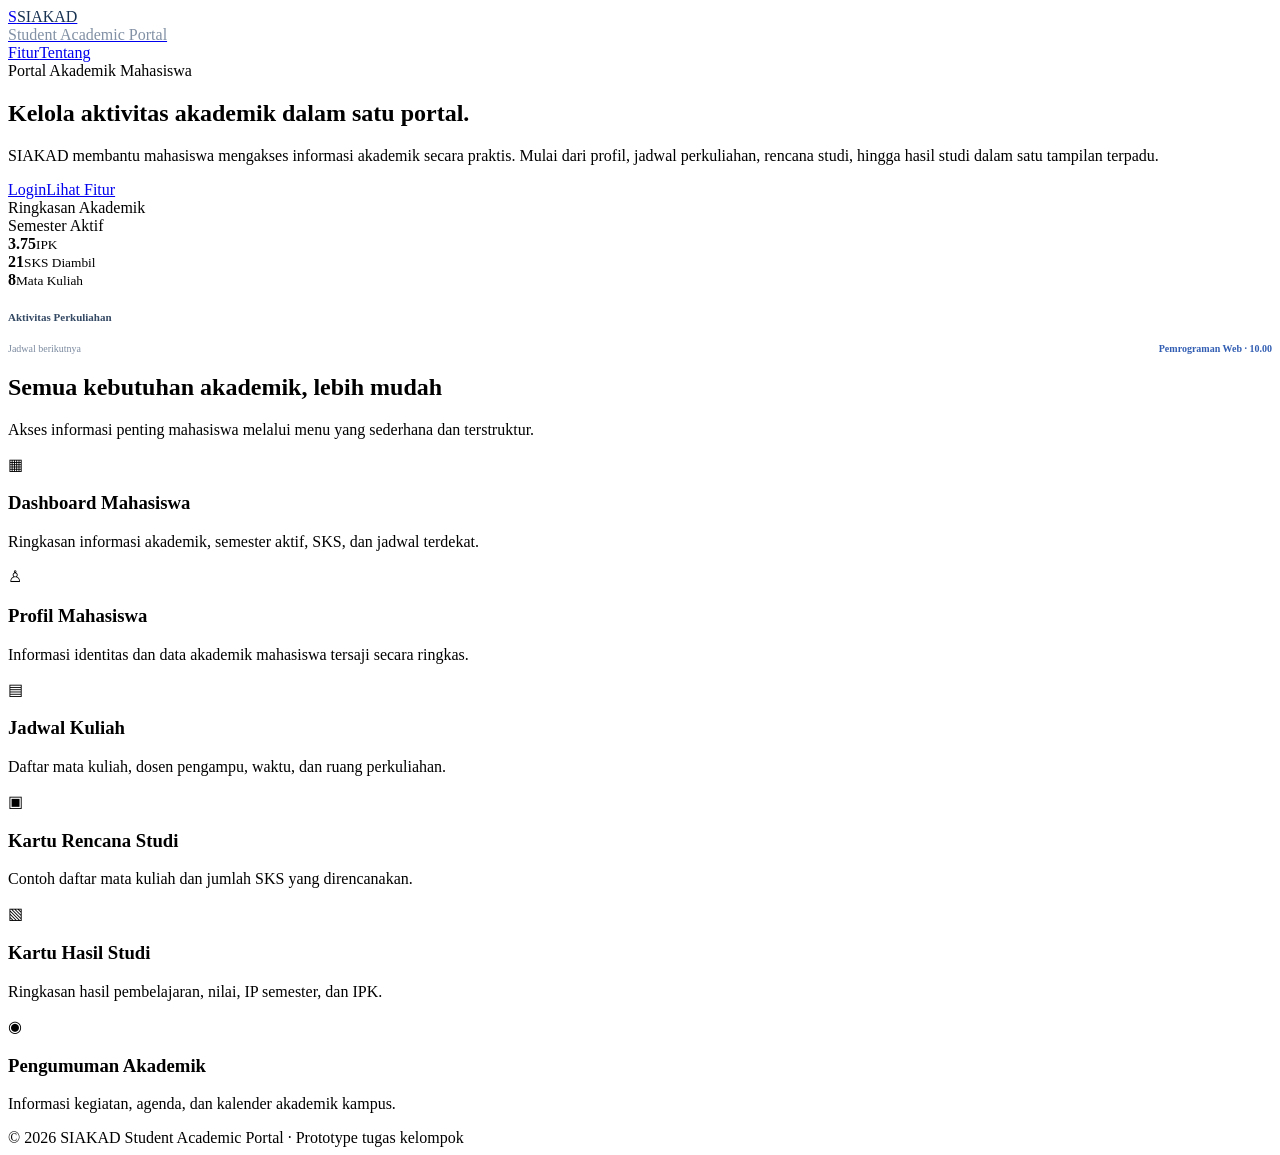
==== index.html @ 4d7c9a1f "Add files via upload" ====
<!DOCTYPE html>
<html lang="id"><head><meta charset="UTF-8"><meta name="viewport" content="width=device-width, initial-scale=1.0"><title>SIAKAD | Student Academic Portal</title><link rel="stylesheet" href="css/style.css"></head>
<body class="landing">
<nav class="landing-nav"><a class="brand" href="index.html" style="border:0;padding:0"><span class="brand-mark">S</span><span><span class="brand-name" style="color:#183252">SIAKAD</span><br><span class="brand-sub" style="color:#8291a5">Student Academic Portal</span></span></a>
<div class="landing-links"><a href="#fitur">Fitur</a><a href="#tentang">Tentang</a></div></nav>
<section class="landing-hero" id="tentang"><div><span class="hero-kicker">Portal Akademik Mahasiswa</span><h1 class="hero-title">Kelola aktivitas akademik dalam <span>satu portal.</span></h1><p class="hero-copy">SIAKAD membantu mahasiswa mengakses informasi akademik secara praktis. Mulai dari profil, jadwal perkuliahan, rencana studi, hingga hasil studi dalam satu tampilan terpadu.</p><div class="hero-actions"><a class="btn-in" href="Login.html">Login</a><a class="btn-in btn-outline" href="#fitur">Lihat Fitur</a></div></div>
<div class="hero-panel"><div class="mock-window"><div class="mock-top"><div class="mock-title">Ringkasan Akademik</div><span class="badge green">Semester Aktif</span></div><div class="mock-stat-row"><div class="mock-stat"><b>3.75</b><small>IPK</small></div><div class="mock-stat"><b>21</b><small>SKS Diambil</small></div><div class="mock-stat"><b>8</b><small>Mata Kuliah</small></div></div><div style="font-size:11px;font-weight:750;color:#344964;margin-top:22px">Aktivitas Perkuliahan</div><div class="mock-lines"><div class="mock-line"></div><div class="mock-line"></div><div class="mock-line"></div></div><div style="display:flex;justify-content:space-between;margin-top:20px;font-size:10px;color:#7c8ba0"><span>Jadwal berikutnya</span><b style="color:#315db2">Pemrograman Web · 10.00</b></div></div></div></section>
<section class="features" id="fitur"><div class="section-inner"><h2 class="section-title">Semua kebutuhan akademik, lebih mudah</h2><p class="section-copy">Akses informasi penting mahasiswa melalui menu yang sederhana dan terstruktur.</p><div class="feature-grid">
<div class="feature"><div class="feature-icon">▦</div><h3>Dashboard Mahasiswa</h3><p>Ringkasan informasi akademik, semester aktif, SKS, dan jadwal terdekat.</p></div>
<div class="feature"><div class="feature-icon">♙</div><h3>Profil Mahasiswa</h3><p>Informasi identitas dan data akademik mahasiswa tersaji secara ringkas.</p></div>
<div class="feature"><div class="feature-icon">▤</div><h3>Jadwal Kuliah</h3><p>Daftar mata kuliah, dosen pengampu, waktu, dan ruang perkuliahan.</p></div>
<div class="feature"><div class="feature-icon">▣</div><h3>Kartu Rencana Studi</h3><p>Contoh daftar mata kuliah dan jumlah SKS yang direncanakan.</p></div>
<div class="feature"><div class="feature-icon">▧</div><h3>Kartu Hasil Studi</h3><p>Ringkasan hasil pembelajaran, nilai, IP semester, dan IPK.</p></div>
<div class="feature"><div class="feature-icon">◉</div><h3>Pengumuman Akademik</h3><p>Informasi kegiatan, agenda, dan kalender akademik kampus.</p></div>
</div></div></section>
<div class="footer">© 2026 SIAKAD Student Academic Portal · Prototype tugas kelompok</div>
</body></html>
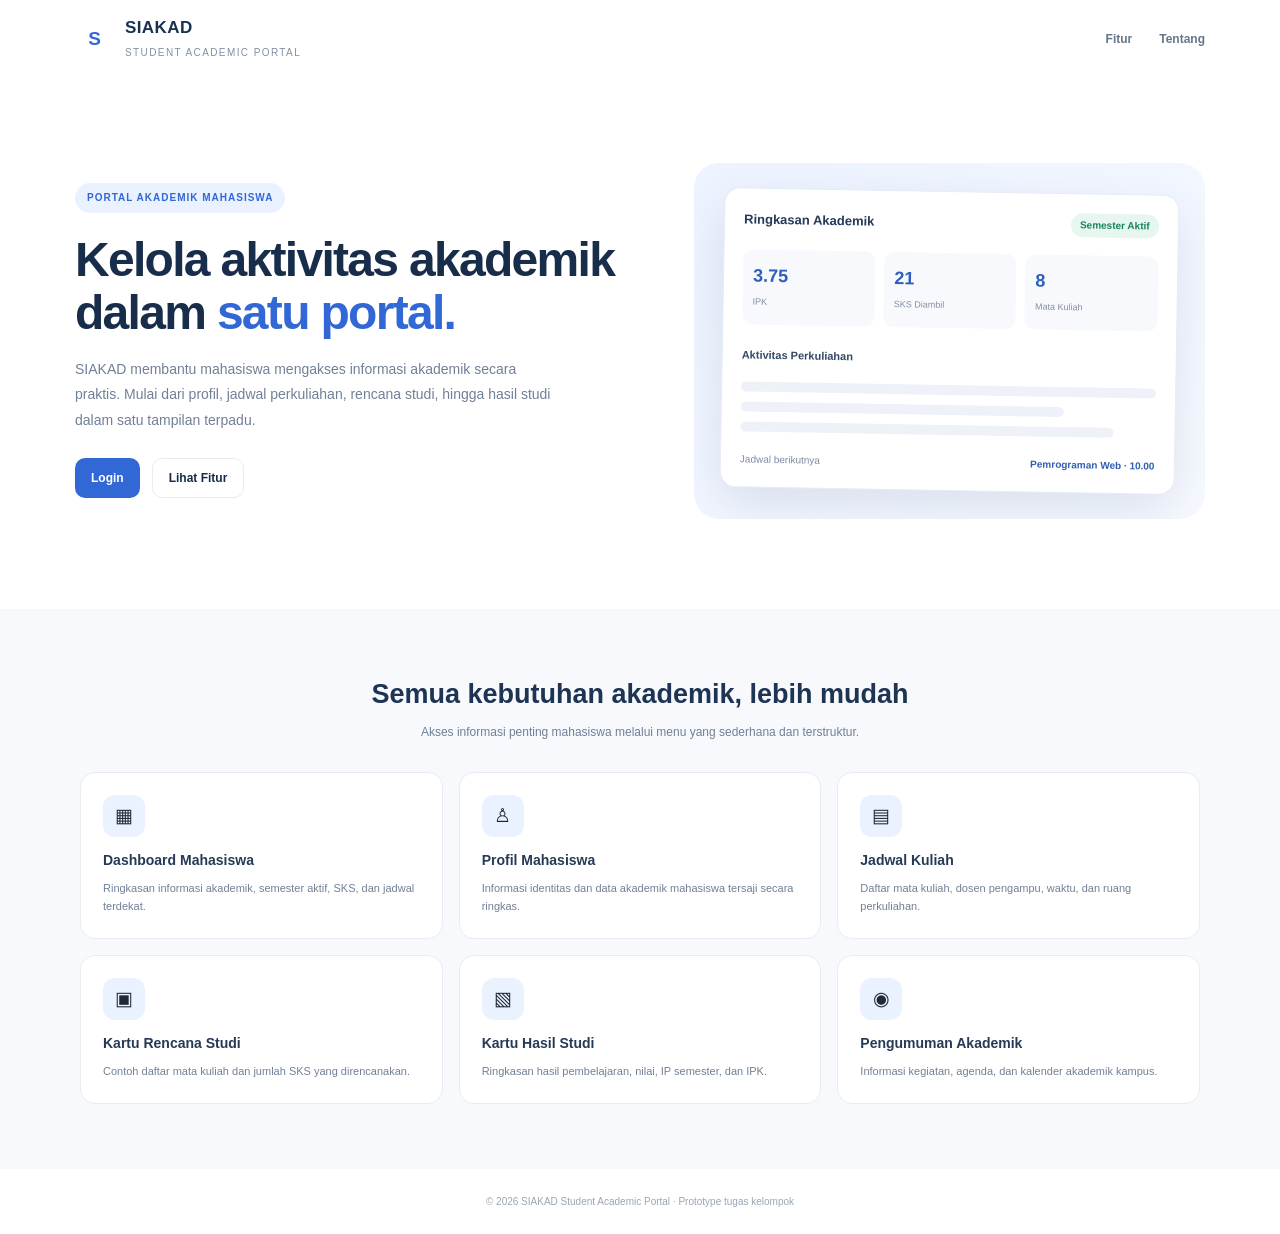
==== commit 7ff8af46: "index.html" ====
--- a/index.html
+++ b/index.html
@@ -3,7 +3,7 @@
 <body class="landing">
 <nav class="landing-nav"><a class="brand" href="index.html" style="border:0;padding:0"><span class="brand-mark">S</span><span><span class="brand-name" style="color:#183252">SIAKAD</span><br><span class="brand-sub" style="color:#8291a5">Student Academic Portal</span></span></a>
 <div class="landing-links"><a href="#fitur">Fitur</a><a href="#tentang">Tentang</a></div></nav>
-<section class="landing-hero" id="tentang"><div><span class="hero-kicker">Portal Akademik Mahasiswa</span><h1 class="hero-title">Kelola aktivitas akademik dalam <span>satu portal.</span></h1><p class="hero-copy">SIAKAD membantu mahasiswa mengakses informasi akademik secara praktis. Mulai dari profil, jadwal perkuliahan, rencana studi, hingga hasil studi dalam satu tampilan terpadu.</p><div class="hero-actions"><a class="btn-in" href="Login.html">Login</a><a class="btn-in btn-outline" href="#fitur">Lihat Fitur</a></div></div>
+<section class="landing-hero" id="tentang"><div><span class="hero-kicker">Portal Akademik Mahasiswa</span><h1 class="hero-title">Kelola aktivitas akademik dalam <span>satu portal.</span></h1><p class="hero-copy">SIAKAD membantu mahasiswa mengakses informasi akademik secara praktis. Mulai dari profil, jadwal perkuliahan, rencana studi, hingga hasil studi dalam satu tampilan terpadu.</p><div class="hero-actions"><a class="btn-in" href="login.html">Login</a><a class="btn-in btn-outline" href="#fitur">Lihat Fitur</a></div></div>
 <div class="hero-panel"><div class="mock-window"><div class="mock-top"><div class="mock-title">Ringkasan Akademik</div><span class="badge green">Semester Aktif</span></div><div class="mock-stat-row"><div class="mock-stat"><b>3.75</b><small>IPK</small></div><div class="mock-stat"><b>21</b><small>SKS Diambil</small></div><div class="mock-stat"><b>8</b><small>Mata Kuliah</small></div></div><div style="font-size:11px;font-weight:750;color:#344964;margin-top:22px">Aktivitas Perkuliahan</div><div class="mock-lines"><div class="mock-line"></div><div class="mock-line"></div><div class="mock-line"></div></div><div style="display:flex;justify-content:space-between;margin-top:20px;font-size:10px;color:#7c8ba0"><span>Jadwal berikutnya</span><b style="color:#315db2">Pemrograman Web · 10.00</b></div></div></div></section>
 <section class="features" id="fitur"><div class="section-inner"><h2 class="section-title">Semua kebutuhan akademik, lebih mudah</h2><p class="section-copy">Akses informasi penting mahasiswa melalui menu yang sederhana dan terstruktur.</p><div class="feature-grid">
 <div class="feature"><div class="feature-icon">▦</div><h3>Dashboard Mahasiswa</h3><p>Ringkasan informasi akademik, semester aktif, SKS, dan jadwal terdekat.</p></div>
@@ -14,4 +14,4 @@
 <div class="feature"><div class="feature-icon">◉</div><h3>Pengumuman Akademik</h3><p>Informasi kegiatan, agenda, dan kalender akademik kampus.</p></div>
 </div></div></section>
 <div class="footer">© 2026 SIAKAD Student Academic Portal · Prototype tugas kelompok</div>
-</body></html>+</body></html>
--- a/css/style.css
+++ b/css/style.css
@@ -0,0 +1,127 @@
+:root{
+  --navy:#142b4a; --navy-2:#1d3d64; --blue:#3268d5; --blue-soft:#eaf1ff;
+  --ink:#1f2937; --muted:#718096; --line:#e7ecf3; --bg:#f5f7fb; --white:#fff;
+  --green:#16845b; --green-soft:#e7f7ef; --amber:#a96b08; --amber-soft:#fff5df;
+  --red:#c34444; --shadow:0 10px 30px rgba(22,43,74,.06); --radius:16px;
+}
+*{box-sizing:border-box}
+html{scroll-behavior:smooth}
+body{margin:0;background:var(--bg);color:var(--ink);font-family:Inter,Segoe UI,Arial,sans-serif;font-size:14px;line-height:1.55}
+a{color:inherit;text-decoration:none}
+button,input,select{font:inherit}
+.app{min-height:100vh;display:flex}
+.sidebar{width:250px;background:var(--navy);color:#d9e5f5;position:fixed;inset:0 auto 0 0;padding:26px 18px;display:flex;flex-direction:column;z-index:5}
+.brand{display:flex;align-items:center;gap:11px;padding:0 10px 28px;border-bottom:1px solid rgba(255,255,255,.12)}
+.brand-mark{width:39px;height:39px;border-radius:12px;background:#fff;color:var(--blue);display:grid;place-items:center;font-weight:800;font-size:19px}
+.brand-name{font-size:17px;font-weight:800;letter-spacing:.4px;color:#fff}
+.brand-sub{font-size:10px;color:#a9bdd8;letter-spacing:1.4px;text-transform:uppercase}
+.nav-label{font-size:10px;text-transform:uppercase;letter-spacing:1.5px;color:#8fa8c8;padding:25px 12px 10px;font-weight:700}
+.nav{display:grid;gap:5px}
+.nav a{display:flex;align-items:center;gap:13px;padding:11px 13px;border-radius:10px;color:#c8d6e9;font-weight:550;transition:.2s}
+.nav a:hover,.nav a.active{background:rgba(255,255,255,.13);color:#fff}
+.nav-icon{width:20px;text-align:center;font-size:16px}
+.sidebar-bottom{margin-top:auto;border-top:1px solid rgba(255,255,255,.12);padding:18px 10px 0;color:#9fb3ce;font-size:11px}
+.main{margin-left:250px;width:calc(100% - 250px);min-height:100vh}
+.topbar{height:76px;background:#fff;border-bottom:1px solid var(--line);display:flex;align-items:center;justify-content:space-between;padding:0 38px;position:sticky;top:0;z-index:4}
+.breadcrumb{color:var(--muted);font-size:13px}.breadcrumb strong{color:var(--ink);font-weight:650}
+.top-actions{display:flex;align-items:center;gap:18px}
+.top-icon{width:36px;height:36px;border:1px solid var(--line);border-radius:11px;display:grid;place-items:center;color:#53647a;background:#fff}
+.user{display:flex;align-items:center;gap:10px}
+.avatar{width:38px;height:38px;border-radius:50%;background:#dce8ff;color:#2856aa;display:grid;place-items:center;font-weight:800}
+.user-name{font-size:12px;font-weight:700}.user-role{font-size:11px;color:var(--muted)}
+.content{max-width:1440px;margin:auto;padding:32px 38px 48px}
+.page-heading{display:flex;justify-content:space-between;align-items:flex-start;gap:20px;margin-bottom:25px}
+.eyebrow{color:var(--blue);font-size:11px;font-weight:800;letter-spacing:1.5px;text-transform:uppercase;margin-bottom:6px}
+h1{font-size:27px;line-height:1.2;margin:0 0 7px;color:#182b45;letter-spacing:-.5px}
+.page-desc{margin:0;color:var(--muted);font-size:13px}
+.btn-in{display:inline-flex;align-items:center;justify-content:center;gap:8px;border:0;border-radius:10px;padding:10px 16px;background:var(--blue);color:#fff;font-weight:650;font-size:12px;cursor:pointer}
+.btn-outline{background:#fff;color:var(--navy);border:1px solid var(--line)}
+.btn-out{display:inline-flex;align-items:center;justify-content:center;gap:8px;border:0;border-radius:10px;padding:10px 16px;background:var(--red);color:#fff;font-weight:650;font-size:12px;cursor:pointer}
+.grid{display:grid;gap:18px}.stats{grid-template-columns:repeat(4,minmax(0,1fr));margin-bottom:20px}
+.card{background:#fff;border:1px solid var(--line);border-radius:var(--radius);padding:21px;box-shadow:var(--shadow)}
+.stat{display:flex;justify-content:space-between;align-items:flex-start}
+.stat-label{font-size:12px;color:var(--muted);font-weight:600}.stat-value{font-size:27px;font-weight:800;color:#1c2e48;margin:8px 0 3px}.stat-note{font-size:11px;color:var(--muted)}
+.stat-icon{width:42px;height:42px;border-radius:13px;background:var(--blue-soft);display:grid;place-items:center;font-size:19px}
+.two-col{grid-template-columns:minmax(0,1.55fr) minmax(280px,1fr)}
+.three-col{grid-template-columns:repeat(3,minmax(0,1fr))}
+.card-head{display:flex;justify-content:space-between;align-items:center;gap:12px;margin-bottom:17px}
+.card-title{font-size:15px;font-weight:750;color:#20334e;margin:0}
+.card-link{font-size:11px;color:var(--blue);font-weight:700}
+.table-wrap{overflow-x:auto}
+table{width:100%;border-collapse:collapse;white-space:nowrap}
+th{text-align:left;color:#8491a4;font-size:10px;text-transform:uppercase;letter-spacing:.8px;font-weight:750;padding:11px 12px;background:#f8faff;border-bottom:1px solid var(--line)}
+td{padding:13px 12px;border-bottom:1px solid #eef1f6;font-size:12px;color:#425168}
+tr:last-child td{border-bottom:0}
+td strong{color:#253650}
+.badge{display:inline-block;border-radius:20px;padding:4px 9px;font-size:10px;font-weight:750;background:#eef2f7;color:#64748b}
+.badge.blue{background:var(--blue-soft);color:#315db2}.badge.green{background:var(--green-soft);color:var(--green)}
+.badge.amber{background:var(--amber-soft);color:var(--amber)}.badge.red{background:#ffeded;color:var(--red)}
+.schedule-list{display:grid;gap:12px}
+.schedule-item{display:grid;grid-template-columns:58px 4px 1fr auto;gap:12px;align-items:center}
+.schedule-time{font-size:11px;color:#65758b;font-weight:700}
+.schedule-bar{height:43px;border-radius:8px;background:var(--blue)}
+.schedule-info strong{display:block;font-size:12px;color:#2b3d56}.schedule-info span{font-size:10px;color:var(--muted)}
+.schedule-room{font-size:10px;color:#718096;background:#f5f7fb;padding:6px 8px;border-radius:7px}
+.profile-cover{height:120px;background:linear-gradient(110deg,#18365c,#3c73d8);border-radius:15px 15px 0 0}
+.profile-main{padding:0 25px 25px}
+.profile-avatar{width:82px;height:82px;border:5px solid white;border-radius:50%;background:#dce8ff;color:#2d5bb0;display:grid;place-items:center;font-size:25px;font-weight:800;margin-top:-42px;position:relative}
+.profile-name{font-size:20px;font-weight:800;margin:8px 0 2px}.profile-meta{font-size:12px;color:var(--muted)}
+.info-grid{display:grid;grid-template-columns:repeat(2,minmax(0,1fr));gap:18px;margin-top:23px}
+.info-item label{display:block;font-size:10px;color:#8793a5;text-transform:uppercase;letter-spacing:.8px;margin-bottom:5px}
+.info-item strong{font-size:13px;color:#2b3d56}
+.form-grid{display:grid;grid-template-columns:repeat(2,minmax(0,1fr));gap:16px}
+.field label{display:block;font-size:11px;font-weight:700;color:#53647a;margin-bottom:7px}
+.field input,.field select{width:100%;border:1px solid var(--line);border-radius:9px;padding:11px 12px;background:#fbfcfe;color:#43536a;outline:none}
+.notice{padding:14px 16px;border-radius:11px;background:#f0f5ff;border:1px solid #dce8ff;color:#49638d;font-size:12px;margin-bottom:18px}
+.announcement{display:flex;gap:15px;padding:17px 0;border-bottom:1px solid var(--line)}
+.announcement:last-child{border:0;padding-bottom:0}
+.announcement-icon{width:42px;height:42px;flex:0 0 42px;border-radius:12px;background:var(--blue-soft);display:grid;place-items:center;font-size:18px}
+.announcement h3{font-size:13px;margin:0 0 5px;color:#263a56}.announcement p{font-size:11px;color:var(--muted);margin:0 0 7px}
+.calendar{display:grid;grid-template-columns:repeat(7,1fr);gap:6px;text-align:center}
+.calendar div{padding:9px 2px;border-radius:8px;font-size:11px;color:#53647a}
+.calendar .day{font-weight:800;color:#8793a5;font-size:9px;text-transform:uppercase}
+.calendar .event{background:var(--blue-soft);color:#2859b7;font-weight:800}
+.calendar .today{background:var(--blue);color:white;font-weight:800}
+.grade-summary{display:flex;align-items:center;gap:18px;padding:18px;background:#f7f9fd;border-radius:13px}
+.gpa{font-size:35px;font-weight:850;color:var(--blue);line-height:1}
+.gpa-label{font-size:11px;color:var(--muted)}
+.progress{height:7px;background:#edf1f7;border-radius:20px;overflow:hidden;margin-top:8px}
+.progress span{display:block;height:100%;background:var(--blue);border-radius:20px}
+.footer{text-align:center;color:#9aa5b5;font-size:10px;padding:25px 10px}
+.landing{background:#fff;min-height:100vh}
+.landing-nav{height:78px;display:flex;align-items:center;justify-content:space-between;max-width:1180px;margin:auto;padding:0 25px}
+.landing-links{display:flex;gap:27px;color:#65758b;font-size:12px;font-weight:650}
+.landing-hero{max-width:1180px;margin:auto;padding:85px 25px 90px;display:grid;grid-template-columns:1.05fr .95fr;gap:55px;align-items:center}
+.hero-kicker{display:inline-block;padding:7px 12px;border-radius:20px;background:var(--blue-soft);color:var(--blue);font-size:10px;font-weight:800;letter-spacing:1px;text-transform:uppercase}
+.hero-title{font-size:48px;line-height:1.12;letter-spacing:-1.7px;color:#172d4a;margin:20px 0 17px}
+.hero-title span{color:var(--blue)}
+.hero-copy{font-size:14px;line-height:1.8;color:#718096;max-width:490px;margin-bottom:25px}
+.hero-actions{display:flex;gap:12px;flex-wrap:wrap}
+.hero-panel{background:linear-gradient(145deg,#edf3ff,#f8faff);border-radius:25px;padding:28px;min-height:350px;position:relative;overflow:hidden}
+.mock-window{background:#fff;border:1px solid #e6ecf5;border-radius:16px;box-shadow:0 18px 50px rgba(25,54,100,.12);padding:19px;transform:rotate(1deg)}
+.mock-top{display:flex;justify-content:space-between;align-items:center;margin-bottom:18px}
+.mock-title{font-weight:800;color:#253a59;font-size:13px}
+.mock-stat-row{display:grid;grid-template-columns:repeat(3,1fr);gap:9px}
+.mock-stat{padding:13px 10px;background:#f7f9fd;border-radius:10px}
+.mock-stat b{display:block;color:#2d5fbd;font-size:18px}.mock-stat small{font-size:9px;color:#8290a4}
+.mock-lines{display:grid;gap:10px;margin-top:18px}
+.mock-line{height:10px;background:#eef2f8;border-radius:10px}.mock-line:nth-child(2){width:78%}.mock-line:nth-child(3){width:90%}
+.features{background:#f7f9fd;padding:65px 25px}
+.section-inner{max-width:1120px;margin:auto}
+.section-title{text-align:center;font-size:27px;color:#1d3452;margin:0 0 8px}
+.section-copy{text-align:center;color:var(--muted);font-size:12px;margin:0 0 30px}
+.feature-grid{display:grid;grid-template-columns:repeat(3,1fr);gap:16px}
+.feature{background:#fff;border:1px solid var(--line);border-radius:15px;padding:22px}
+.feature-icon{width:42px;height:42px;background:var(--blue-soft);border-radius:12px;display:grid;place-items:center;font-size:19px;margin-bottom:13px}
+.feature h3{font-size:14px;color:#263a56;margin:0 0 7px}.feature p{font-size:11px;color:var(--muted);line-height:1.7;margin:0}
+.login-shell{min-height:100vh;display:grid;grid-template-columns:1fr 1fr;background:#fff}
+.login-aside{background:linear-gradient(145deg,#142b4a,#3268d5);padding:55px;display:flex;flex-direction:column;justify-content:space-between;color:white}
+.login-aside h1{color:white;font-size:38px;max-width:460px;margin-top:70px}
+.login-aside p{color:#d4e1f4;max-width:430px;font-size:13px;line-height:1.8}
+.login-box{max-width:390px;width:calc(100% - 50px);margin:auto}
+.login-box h2{font-size:25px;color:#1d3452;margin:0 0 8px}.login-box>p{color:var(--muted);font-size:12px;margin:0 0 27px}
+.login-box .field{margin-bottom:16px}
+.login-note{background:#fff7e8;color:#95620e;border:1px solid #f4e2b8;padding:11px;border-radius:9px;font-size:10px;margin-top:18px}
+@media(max-width:1050px){.sidebar{width:220px}.main{margin-left:220px;width:calc(100% - 220px)}.stats{grid-template-columns:repeat(2,1fr)}.content{padding:27px 25px}.topbar{padding:0 25px}.landing-hero{gap:30px}.hero-title{font-size:40px}}
+@media(max-width:760px){.sidebar{width:68px;padding:20px 9px}.brand{padding:0 5px 22px}.brand-name,.brand-sub,.nav-label,.nav a span:last-child,.sidebar-bottom{display:none}.brand-mark{margin:auto}.nav{margin-top:22px}.nav a{justify-content:center;padding:12px 4px}.nav-icon{font-size:18px}.main{margin-left:68px;width:calc(100% - 68px)}.topbar{height:65px;padding:0 15px}.user-name,.user-role{display:none}.content{padding:23px 15px}.page-heading{display:block}.page-heading .btn{margin-top:15px}.two-col,.three-col{grid-template-columns:1fr}.landing-nav{padding:0 18px}.landing-links{display:none}.landing-hero{grid-template-columns:1fr;padding:55px 22px;gap:35px}.hero-title{font-size:38px}.feature-grid{grid-template-columns:1fr}.login-shell{grid-template-columns:1fr}.login-aside{display:none}.info-grid,.form-grid{grid-template-columns:1fr}.stats{gap:11px}.card{padding:16px}.stat-value{font-size:23px}}
+@media(max-width:420px){.stats{grid-template-columns:1fr 1fr}.stat-icon{width:34px;height:34px}.stat-value{font-size:21px}.schedule-item{grid-template-columns:48px 4px 1fr}.schedule-room{display:none}.hero-title{font-size:33px}}
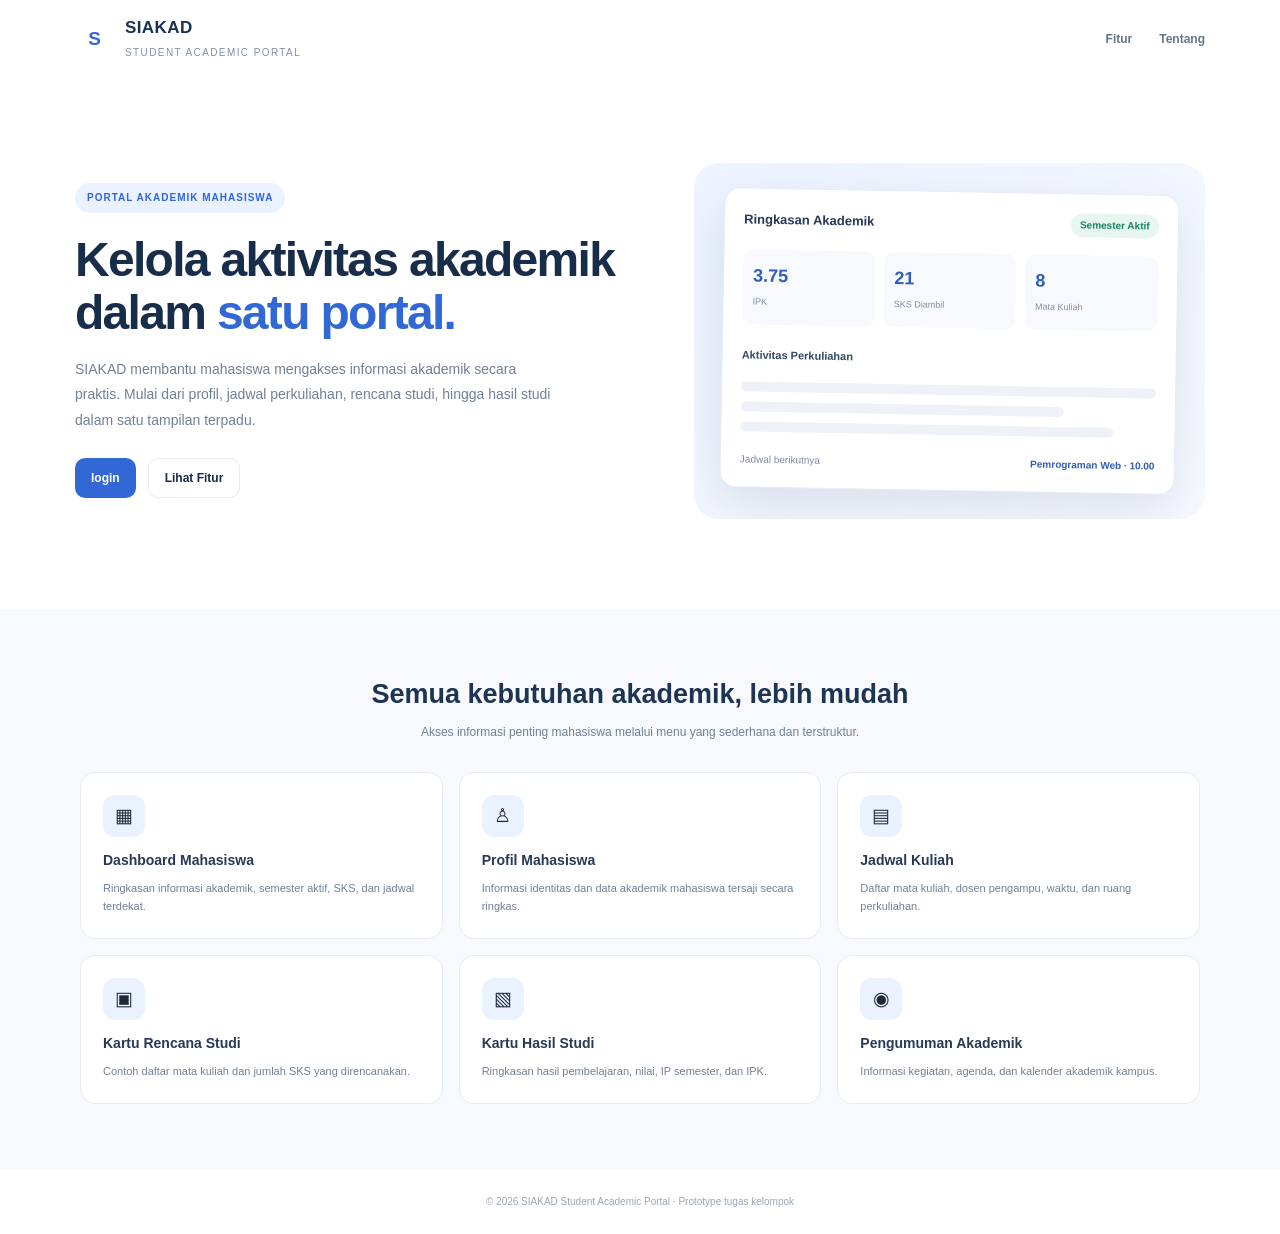
==== commit b1dba40d: "Update index.html" ====
--- a/index.html
+++ b/index.html
@@ -3,7 +3,7 @@
 <body class="landing">
 <nav class="landing-nav"><a class="brand" href="index.html" style="border:0;padding:0"><span class="brand-mark">S</span><span><span class="brand-name" style="color:#183252">SIAKAD</span><br><span class="brand-sub" style="color:#8291a5">Student Academic Portal</span></span></a>
 <div class="landing-links"><a href="#fitur">Fitur</a><a href="#tentang">Tentang</a></div></nav>
-<section class="landing-hero" id="tentang"><div><span class="hero-kicker">Portal Akademik Mahasiswa</span><h1 class="hero-title">Kelola aktivitas akademik dalam <span>satu portal.</span></h1><p class="hero-copy">SIAKAD membantu mahasiswa mengakses informasi akademik secara praktis. Mulai dari profil, jadwal perkuliahan, rencana studi, hingga hasil studi dalam satu tampilan terpadu.</p><div class="hero-actions"><a class="btn-in" href="login.html">Login</a><a class="btn-in btn-outline" href="#fitur">Lihat Fitur</a></div></div>
+<section class="landing-hero" id="tentang"><div><span class="hero-kicker">Portal Akademik Mahasiswa</span><h1 class="hero-title">Kelola aktivitas akademik dalam <span>satu portal.</span></h1><p class="hero-copy">SIAKAD membantu mahasiswa mengakses informasi akademik secara praktis. Mulai dari profil, jadwal perkuliahan, rencana studi, hingga hasil studi dalam satu tampilan terpadu.</p><div class="hero-actions"><a class="btn-in" href="login.html">login</a><a class="btn-in btn-outline" href="#fitur">Lihat Fitur</a></div></div>
 <div class="hero-panel"><div class="mock-window"><div class="mock-top"><div class="mock-title">Ringkasan Akademik</div><span class="badge green">Semester Aktif</span></div><div class="mock-stat-row"><div class="mock-stat"><b>3.75</b><small>IPK</small></div><div class="mock-stat"><b>21</b><small>SKS Diambil</small></div><div class="mock-stat"><b>8</b><small>Mata Kuliah</small></div></div><div style="font-size:11px;font-weight:750;color:#344964;margin-top:22px">Aktivitas Perkuliahan</div><div class="mock-lines"><div class="mock-line"></div><div class="mock-line"></div><div class="mock-line"></div></div><div style="display:flex;justify-content:space-between;margin-top:20px;font-size:10px;color:#7c8ba0"><span>Jadwal berikutnya</span><b style="color:#315db2">Pemrograman Web · 10.00</b></div></div></div></section>
 <section class="features" id="fitur"><div class="section-inner"><h2 class="section-title">Semua kebutuhan akademik, lebih mudah</h2><p class="section-copy">Akses informasi penting mahasiswa melalui menu yang sederhana dan terstruktur.</p><div class="feature-grid">
 <div class="feature"><div class="feature-icon">▦</div><h3>Dashboard Mahasiswa</h3><p>Ringkasan informasi akademik, semester aktif, SKS, dan jadwal terdekat.</p></div>
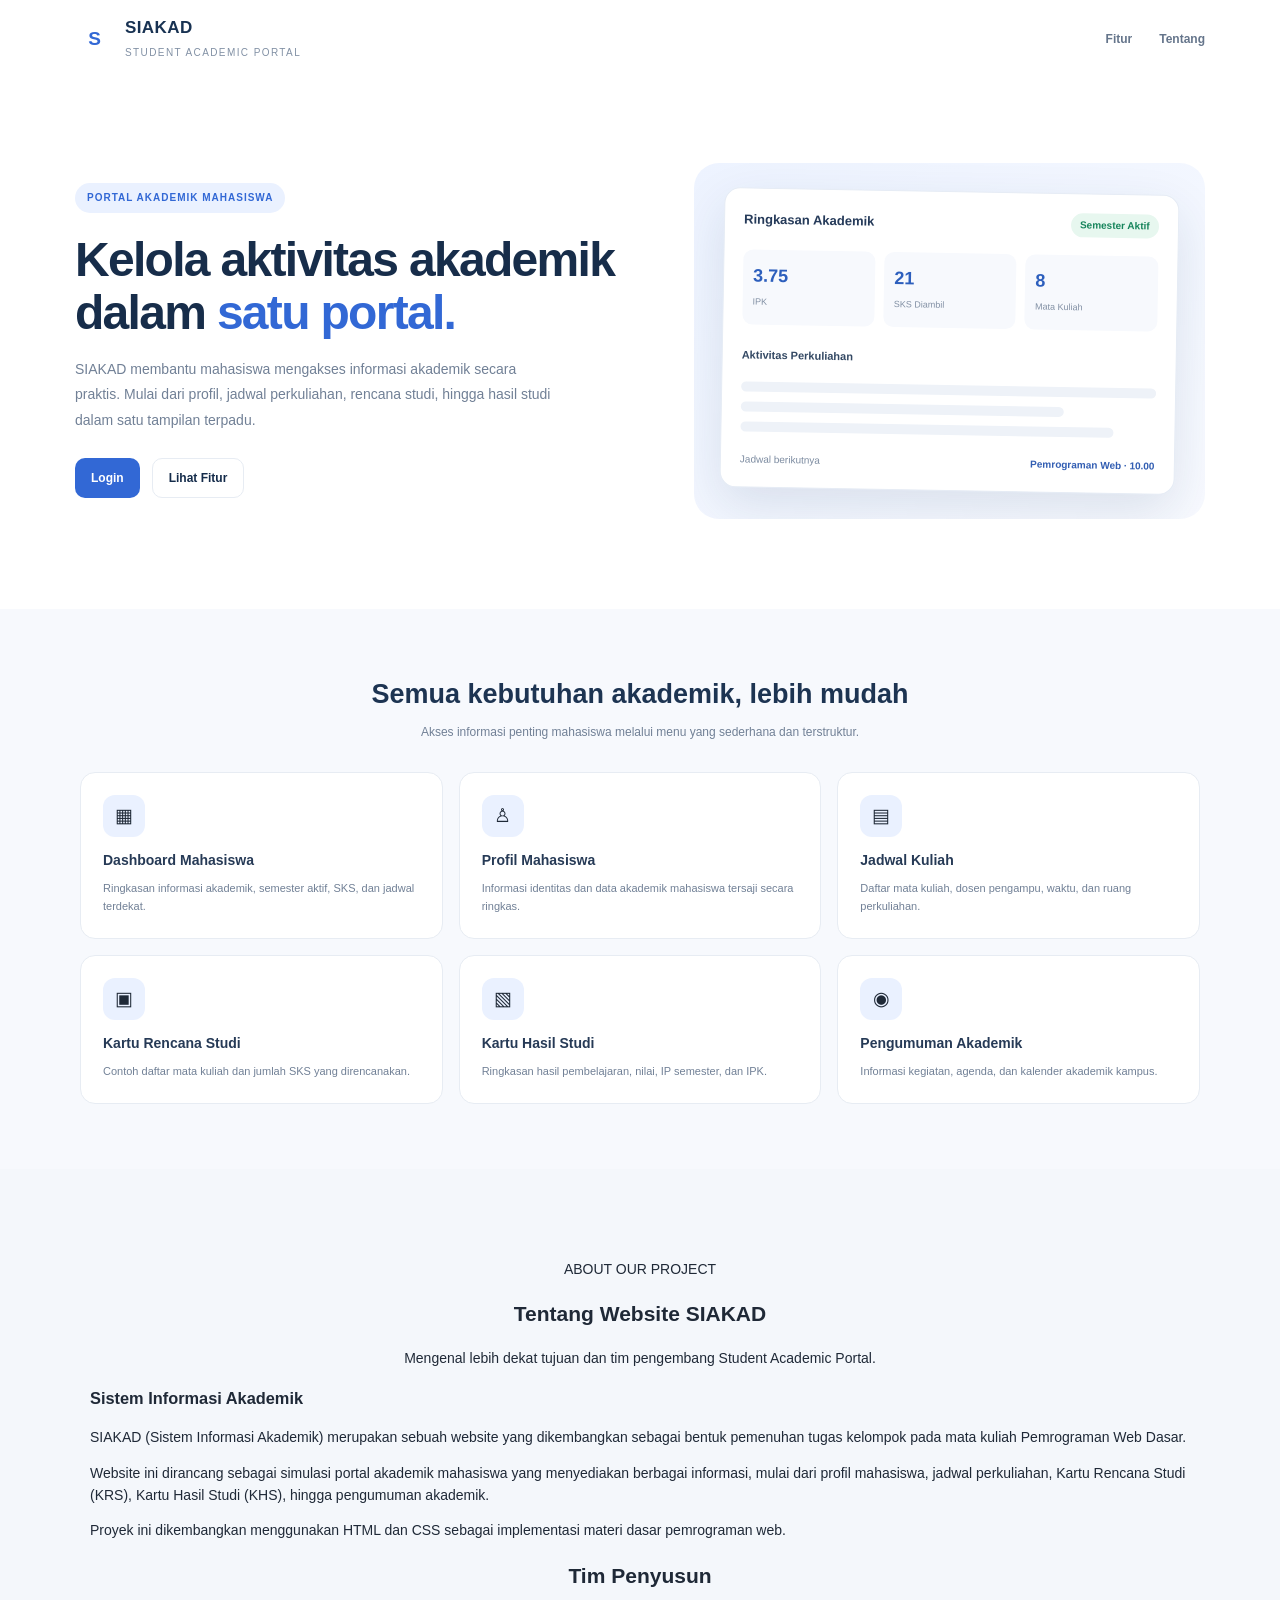
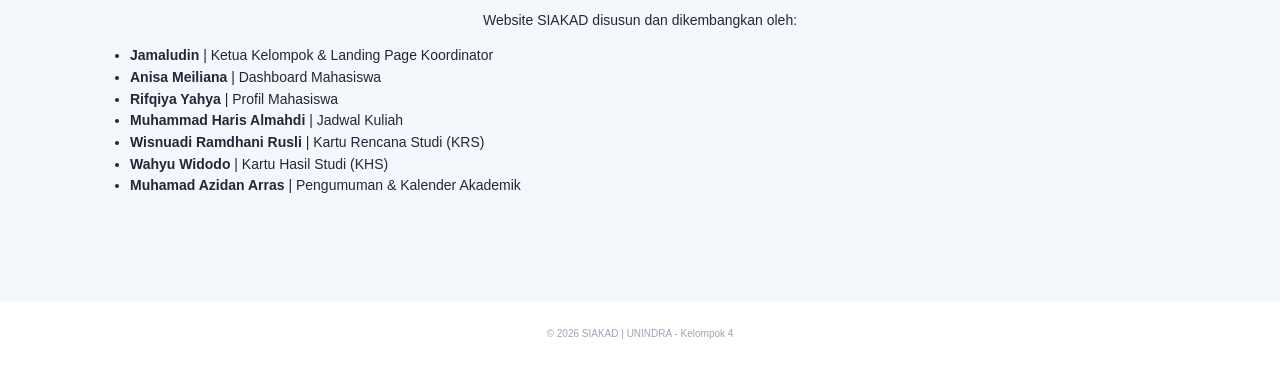
==== commit f8ff63c1: "Update index.html" ====
--- a/index.html
+++ b/index.html
@@ -2,8 +2,8 @@
 <html lang="id"><head><meta charset="UTF-8"><meta name="viewport" content="width=device-width, initial-scale=1.0"><title>SIAKAD | Student Academic Portal</title><link rel="stylesheet" href="css/style.css"></head>
 <body class="landing">
 <nav class="landing-nav"><a class="brand" href="index.html" style="border:0;padding:0"><span class="brand-mark">S</span><span><span class="brand-name" style="color:#183252">SIAKAD</span><br><span class="brand-sub" style="color:#8291a5">Student Academic Portal</span></span></a>
-<div class="landing-links"><a href="#fitur">Fitur</a><a href="#tentang">Tentang</a></div></nav>
-<section class="landing-hero" id="tentang"><div><span class="hero-kicker">Portal Akademik Mahasiswa</span><h1 class="hero-title">Kelola aktivitas akademik dalam <span>satu portal.</span></h1><p class="hero-copy">SIAKAD membantu mahasiswa mengakses informasi akademik secara praktis. Mulai dari profil, jadwal perkuliahan, rencana studi, hingga hasil studi dalam satu tampilan terpadu.</p><div class="hero-actions"><a class="btn-in" href="login.html">login</a><a class="btn-in btn-outline" href="#fitur">Lihat Fitur</a></div></div>
+<div class="landing-links"><a href="#fitur">Fitur</a><a href="#team">Tentang</a></div></nav>
+<section class="landing-hero" id="tentang"><div><span class="hero-kicker">Portal Akademik Mahasiswa</span><h1 class="hero-title">Kelola aktivitas akademik dalam <span>satu portal.</span></h1><p class="hero-copy">SIAKAD membantu mahasiswa mengakses informasi akademik secara praktis. Mulai dari profil, jadwal perkuliahan, rencana studi, hingga hasil studi dalam satu tampilan terpadu.</p><div class="hero-actions"><a class="btn-in" href="login.html">Login</a><a class="btn-in btn-outline" href="#fitur">Lihat Fitur</a></div></div>
 <div class="hero-panel"><div class="mock-window"><div class="mock-top"><div class="mock-title">Ringkasan Akademik</div><span class="badge green">Semester Aktif</span></div><div class="mock-stat-row"><div class="mock-stat"><b>3.75</b><small>IPK</small></div><div class="mock-stat"><b>21</b><small>SKS Diambil</small></div><div class="mock-stat"><b>8</b><small>Mata Kuliah</small></div></div><div style="font-size:11px;font-weight:750;color:#344964;margin-top:22px">Aktivitas Perkuliahan</div><div class="mock-lines"><div class="mock-line"></div><div class="mock-line"></div><div class="mock-line"></div></div><div style="display:flex;justify-content:space-between;margin-top:20px;font-size:10px;color:#7c8ba0"><span>Jadwal berikutnya</span><b style="color:#315db2">Pemrograman Web · 10.00</b></div></div></div></section>
 <section class="features" id="fitur"><div class="section-inner"><h2 class="section-title">Semua kebutuhan akademik, lebih mudah</h2><p class="section-copy">Akses informasi penting mahasiswa melalui menu yang sederhana dan terstruktur.</p><div class="feature-grid">
 <div class="feature"><div class="feature-icon">▦</div><h3>Dashboard Mahasiswa</h3><p>Ringkasan informasi akademik, semester aktif, SKS, dan jadwal terdekat.</p></div>
@@ -13,5 +13,66 @@
 <div class="feature"><div class="feature-icon">▧</div><h3>Kartu Hasil Studi</h3><p>Ringkasan hasil pembelajaran, nilai, IP semester, dan IPK.</p></div>
 <div class="feature"><div class="feature-icon">◉</div><h3>Pengumuman Akademik</h3><p>Informasi kegiatan, agenda, dan kalender akademik kampus.</p></div>
 </div></div></section>
-<div class="footer">© 2026 SIAKAD Student Academic Portal · Prototype tugas kelompok</div>
+<section class="about-project" id="team">
+    <div class="about-project-inner">
+
+        <div class="about-project-heading">
+            <span class="about-label">ABOUT OUR PROJECT</span>
+            <h2>Tentang Website SIAKAD</h2>
+            <p>
+                Mengenal lebih dekat tujuan dan tim pengembang
+                Student Academic Portal.
+            </p>
+        </div>
+
+        <div class="about-project-content">
+            <div class="about-project-description">
+                <div class="about-icon"></div>
+                <h3>Sistem Informasi Akademik</h3>
+
+                <p>
+                    SIAKAD (Sistem Informasi Akademik) merupakan
+                    sebuah website yang dikembangkan sebagai bentuk
+                    pemenuhan tugas kelompok pada mata kuliah
+                    Pemrograman Web Dasar.
+                </p>
+
+                <p>
+                    Website ini dirancang sebagai simulasi portal
+                    akademik mahasiswa yang menyediakan berbagai
+                    informasi, mulai dari profil mahasiswa, jadwal
+                    perkuliahan, Kartu Rencana Studi (KRS), Kartu
+                    Hasil Studi (KHS), hingga pengumuman akademik.
+                </p>
+
+                <p>
+                    Proyek ini dikembangkan menggunakan HTML dan CSS
+                    sebagai implementasi materi dasar pemrograman web.
+                </p>
+
+            </div>
+        </div>
+
+        <div class="team-heading">
+            <h2>Tim Penyusun</h2>
+            <p>
+                Website SIAKAD disusun dan dikembangkan oleh:
+            </p>
+        </div>
+
+       <div class="team-list">
+    <ul>
+        <li><strong>Jamaludin</strong> | Ketua Kelompok & Landing Page Koordinator</li>
+        <li><strong>Anisa Meiliana</strong> | Dashboard Mahasiswa</li>
+        <li><strong>Rifqiya Yahya</strong> | Profil Mahasiswa</li>
+        <li><strong>Muhammad Haris Almahdi</strong> | Jadwal Kuliah</li>
+        <li><strong>Wisnuadi Ramdhani Rusli</strong> | Kartu Rencana Studi (KRS)</li>
+        <li><strong>Wahyu Widodo</strong> | Kartu Hasil Studi (KHS)</li>
+        <li><strong>Muhamad Azidan Arras</strong> | Pengumuman & Kalender Akademik</li>
+    </ul>
+</div>
+
+    </div>
+</section>
+<div class="footer">© 2026 SIAKAD | UNINDRA - Kelompok 4</div>
 </body></html>
--- a/css/style.css
+++ b/css/style.css
@@ -9,9 +9,16 @@
 body{margin:0;background:var(--bg);color:var(--ink);font-family:Inter,Segoe UI,Arial,sans-serif;font-size:14px;line-height:1.55}
 a{color:inherit;text-decoration:none}
 button,input,select{font:inherit}
+.logo {width: 150px;height: auto;object-fit: contain;}
 .app{min-height:100vh;display:flex}
 .sidebar{width:250px;background:var(--navy);color:#d9e5f5;position:fixed;inset:0 auto 0 0;padding:26px 18px;display:flex;flex-direction:column;z-index:5}
 .brand{display:flex;align-items:center;gap:11px;padding:0 10px 28px;border-bottom:1px solid rgba(255,255,255,.12)}
+.brand-logo {
+  display:flex;align-items:center;
+    width: 330px;
+    height:180px;
+    object-fit: center;
+}
 .brand-mark{width:39px;height:39px;border-radius:12px;background:#fff;color:var(--blue);display:grid;place-items:center;font-weight:800;font-size:19px}
 .brand-name{font-size:17px;font-weight:800;letter-spacing:.4px;color:#fff}
 .brand-sub{font-size:10px;color:#a9bdd8;letter-spacing:1.4px;text-transform:uppercase}
@@ -122,6 +129,22 @@
 .login-box h2{font-size:25px;color:#1d3452;margin:0 0 8px}.login-box>p{color:var(--muted);font-size:12px;margin:0 0 27px}
 .login-box .field{margin-bottom:16px}
 .login-note{background:#fff7e8;color:#95620e;border:1px solid #f4e2b8;padding:11px;border-radius:9px;font-size:10px;margin-top:18px}
+.about-project {
+    padding: 90px 25px;
+    background: #f4f7fb;
+    scroll-margin-top: 30px;
+}
+
+.about-project-inner {
+    max-width: 1100px;
+    margin: auto;
+}
+
+.about-project-heading,
+.team-heading {
+    text-align: center;
+    margin-bottom: 10px;
+}
 @media(max-width:1050px){.sidebar{width:220px}.main{margin-left:220px;width:calc(100% - 220px)}.stats{grid-template-columns:repeat(2,1fr)}.content{padding:27px 25px}.topbar{padding:0 25px}.landing-hero{gap:30px}.hero-title{font-size:40px}}
 @media(max-width:760px){.sidebar{width:68px;padding:20px 9px}.brand{padding:0 5px 22px}.brand-name,.brand-sub,.nav-label,.nav a span:last-child,.sidebar-bottom{display:none}.brand-mark{margin:auto}.nav{margin-top:22px}.nav a{justify-content:center;padding:12px 4px}.nav-icon{font-size:18px}.main{margin-left:68px;width:calc(100% - 68px)}.topbar{height:65px;padding:0 15px}.user-name,.user-role{display:none}.content{padding:23px 15px}.page-heading{display:block}.page-heading .btn{margin-top:15px}.two-col,.three-col{grid-template-columns:1fr}.landing-nav{padding:0 18px}.landing-links{display:none}.landing-hero{grid-template-columns:1fr;padding:55px 22px;gap:35px}.hero-title{font-size:38px}.feature-grid{grid-template-columns:1fr}.login-shell{grid-template-columns:1fr}.login-aside{display:none}.info-grid,.form-grid{grid-template-columns:1fr}.stats{gap:11px}.card{padding:16px}.stat-value{font-size:23px}}
-@media(max-width:420px){.stats{grid-template-columns:1fr 1fr}.stat-icon{width:34px;height:34px}.stat-value{font-size:21px}.schedule-item{grid-template-columns:48px 4px 1fr}.schedule-room{display:none}.hero-title{font-size:33px}}+@media(max-width:420px){.stats{grid-template-columns:1fr 1fr}.stat-icon{width:34px;height:34px}.stat-value{font-size:21px}.schedule-item{grid-template-columns:48px 4px 1fr}.schedule-room{display:none}.hero-title{font-size:33px}}
